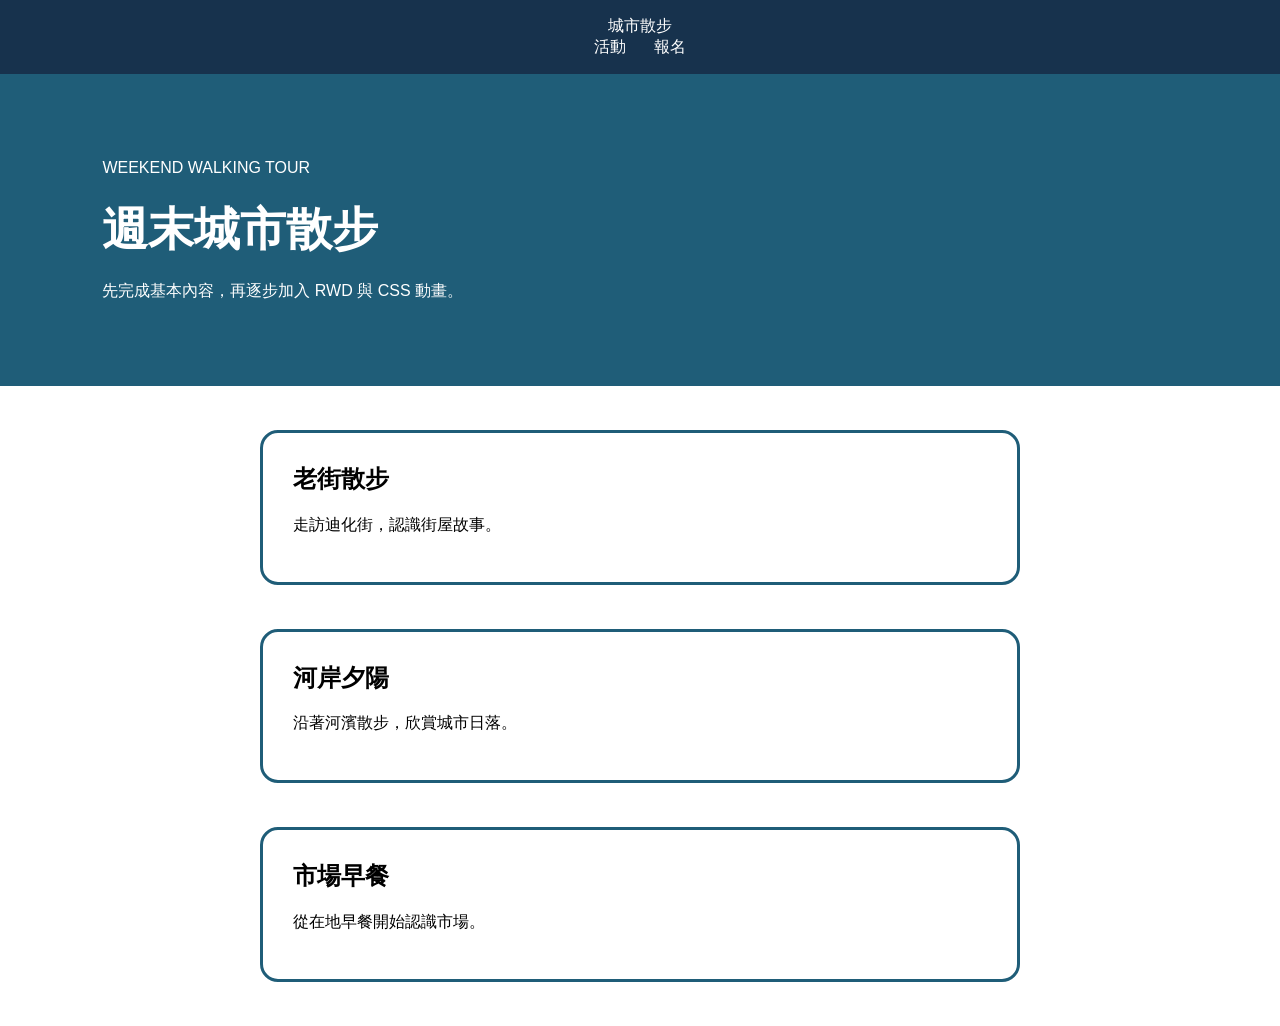
==== 1029.html @ 97f856c6 "Add 1029 HTML snapshot" ====
<!doctype html>

<html lang="zh-Hant">


<head>

  <meta charset="UTF-8">

  <!-- 任務 1 會在這裡加入 viewport -->

  <title>W07 基本網頁</title>

  <link rel="stylesheet" href="style.css">

</head>


<body>


  <!-- ======================================== -->
  <!-- header 開始                             -->
  <!-- ======================================== -->


  <header class="site-header">

    <a class="logo" href="#">城市散步</a>

    <nav class="site-nav">

      <a href="#events">活動</a>

      <a href="#signup">報名</a>

    </nav>

  </header>


  <!-- header 結束 -->



  <main>


    <!-- hero 開始 -->


    <section class="hero">

      <div class="hero-content">

        <p>WEEKEND WALKING TOUR</p>

        <h1>週末城市散步</h1>

        <p>先完成基本內容，再逐步加入 RWD 與 CSS 動畫。</p>

      </div>

    </section>


    <!-- hero 結束 -->



    <!-- event-list 開始 -->


    <section id="events" class="event-list">

      <article class="event-card">

        <h2>老街散步</h2>

        <p>走訪迪化街，認識街屋故事。</p>

      </article>


      <article class="event-card">

        <h2>河岸夕陽</h2>

        <p>沿著河濱散步，欣賞城市日落。</p>

      </article>


      <article class="event-card">

        <h2>市場早餐</h2>

        <p>從在地早餐開始認識市場。</p>

      </article>

    </section>


    <!-- event-list 結束 -->


  </main>


</body>


</html>
---- style.css ----
* { box-sizing: border-box; }

body {
  margin: 0;
  font-family: Arial, sans-serif;
}

.site-header {
  position: sticky;
  top: 0;
  z-index: 10;
  padding: 16px 8%;
  text-align: center;
  background: #17324d;
  color: white;
}

.site-header h1 { margin: 0 0 8px; }
.site-header a {
  margin: 0 12px;
  color: white;
  text-decoration: none;
}

/* 新增活動主視覺與活動資訊卡片樣式 */
.hero {
  min-height: 300px;
  padding: 64px 8%;
  background: #1f5d78;
  color: white;
}

.hero h1 {
  margin: 10px 0 16px;
  font-size: 46px;
}

.hero p {
  max-width: 620px;
  line-height: 1.8;
}
.event-card {
  width: 84%;
  max-width: 760px;
  margin: 44px auto;
  padding: 30px;
  border: 3px solid #1f5d78;
  border-radius: 18px;
  background: white;
}

.event-card.with-badge {
  position: relative;
  padding-top: 48px;
}

.badge {
  position: absolute;
  top: -16px;
  right: 24px;
  padding: 8px 14px;
  border-radius: 999px;
  background: #e76f51;
  color: white;
  font-weight: bold;
}

.event-card h2 {
  margin-top: 0;
}
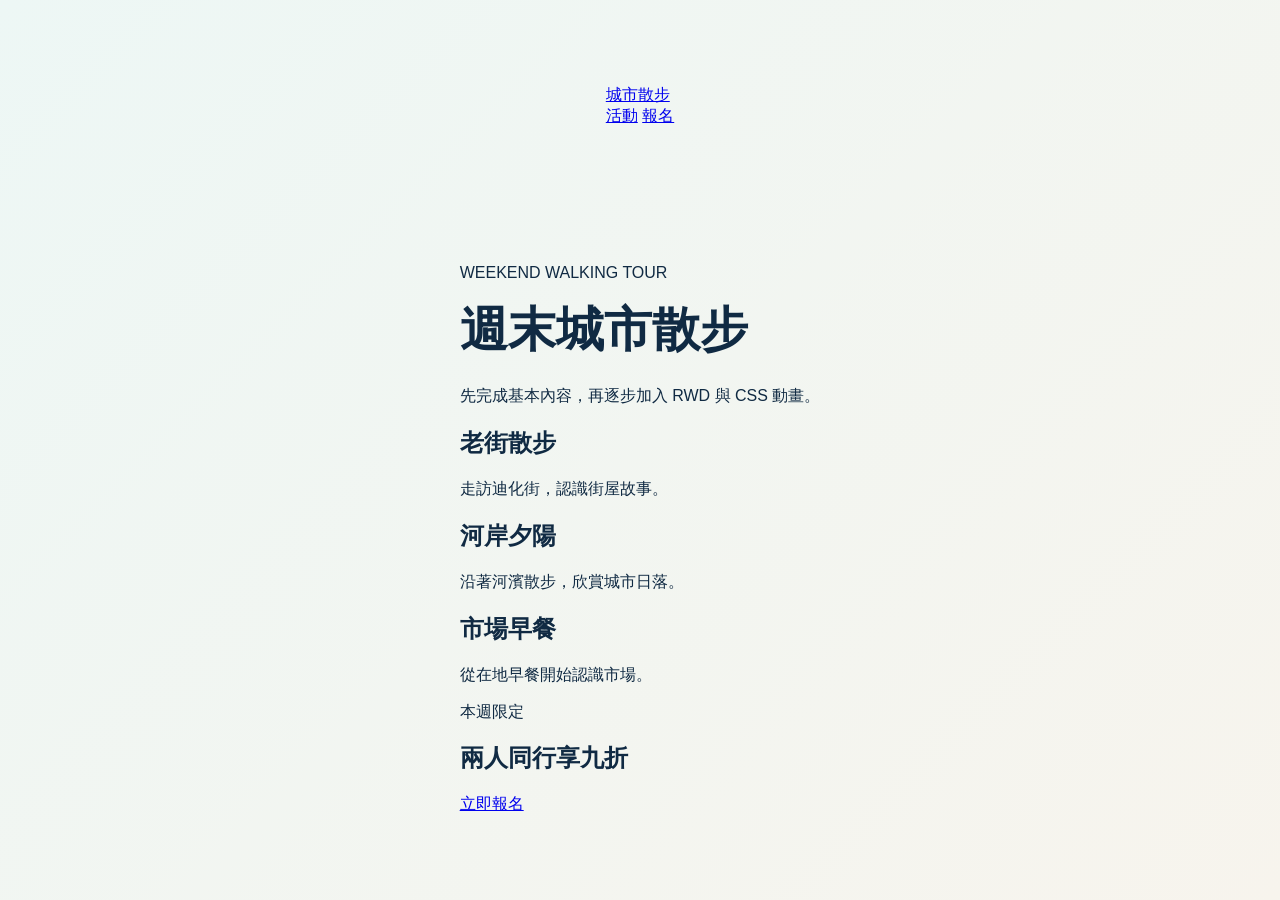
==== commit 130bb278: "11/12" ====
--- a/1029.html
+++ b/1029.html
@@ -100,6 +100,13 @@
       </article>
 
     </section>
+<aside class="promo-banner">
+  <div>
+    <p>本週限定</p>
+    <h2>兩人同行享九折</h2>
+  </div>
+  <a href="#signup">立即報名</a>
+</aside>
 
 
     <!-- event-list 結束 -->
--- a/style.css
+++ b/style.css
@@ -1,70 +1,78 @@
+:root {
+  --navy: #102a43;
+  --blue: #1f5d78;
+  --teal: #2a9d8f;
+  --coral: #e76f51;
+  --cream: #f7f4ed;
+  --mint: #d9efea;
+}
+
 * { box-sizing: border-box; }
 
 body {
   margin: 0;
-  font-family: Arial, sans-serif;
+  min-height: 100vh;
+  display: grid;
+  place-items: center;
+  padding: 24px;
+  font-family: "Microsoft JhengHei", sans-serif;
+  color: var(--navy);
+  background: linear-gradient(135deg, #edf7f5, var(--cream));
 }
 
-.site-header {
-  position: sticky;
-  top: 0;
-  z-index: 10;
-  padding: 16px 8%;
-  text-align: center;
-  background: #17324d;
-  color: white;
+button, input { font: inherit; }
+.app {
+  width: min(720px, 100%);
+  padding: 36px;
+  background: white;
+  border-radius: 24px;
+  box-shadow: 0 20px 55px rgba(16, 42, 67, 0.16);
 }
 
-.site-header h1 { margin: 0 0 8px; }
-.site-header a {
-  margin: 0 12px;
-  color: white;
-  text-decoration: none;
+.eyebrow {
+  margin: 0 0 8px;
+  color: var(--teal);
+  font-weight: 700;
 }
 
-/* 新增活動主視覺與活動資訊卡片樣式 */
-.hero {
-  min-height: 300px;
-  padding: 64px 8%;
-  background: #1f5d78;
-  color: white;
+h1 { margin: 0 0 24px; font-size: clamp(32px, 6vw, 48px); }
+.field { display: grid; gap: 8px; }
+.number-grid {
+  display: grid;
+  grid-template-columns: 1fr 1fr;
+  gap: 16px;
+}
+.button-row {
+  display: flex;
+  gap: 10px;
+  flex-wrap: wrap;
+  margin-top: 18px;
+}
+input {
+  width: 100%; padding: 13px 15px;
+  border: 2px solid #c5d2dc; border-radius: 10px;
+}
+input:focus {
+  outline: 3px solid rgba(42, 157, 143, 0.2);
+  border-color: var(--teal);
 }
 
-.hero h1 {
-  margin: 10px 0 16px;
-  font-size: 46px;
+button {
+  padding: 12px 18px; border: 0; border-radius: 10px;
+  color: white; background: var(--coral);
+  cursor: pointer; font-weight: 700;
 }
+button.secondary { background: var(--blue); }
+button:hover { transform: translateY(-2px); }
+button:disabled { opacity: 0.45; cursor: not-allowed; }
 
-.hero p {
-  max-width: 620px;
-  line-height: 1.8;
+.range {
+  margin: 14px 0; color: var(--blue);
+  font-size: clamp(38px, 8vw, 64px); font-weight: 800;
 }
-.event-card {
-  width: 84%;
-  max-width: 760px;
-  margin: 44px auto;
-  padding: 30px;
-  border: 3px solid #1f5d78;
-  border-radius: 18px;
-  background: white;
+.message {
+  margin-top: 20px; padding: 16px; border-radius: 12px;
+  background: var(--mint); color: #18786f; font-weight: 700;
 }
-
-.event-card.with-badge {
-  position: relative;
-  padding-top: 48px;
-}
-
-.badge {
-  position: absolute;
-  top: -16px;
-  right: 24px;
-  padding: 8px 14px;
-  border-radius: 999px;
-  background: #e76f51;
-  color: white;
-  font-weight: bold;
-}
-
-.event-card h2 {
-  margin-top: 0;
-}+.message.error { color: #a62c21; background: #fde4df; }
+.stats { margin-top: 14px; color: #66788a; }
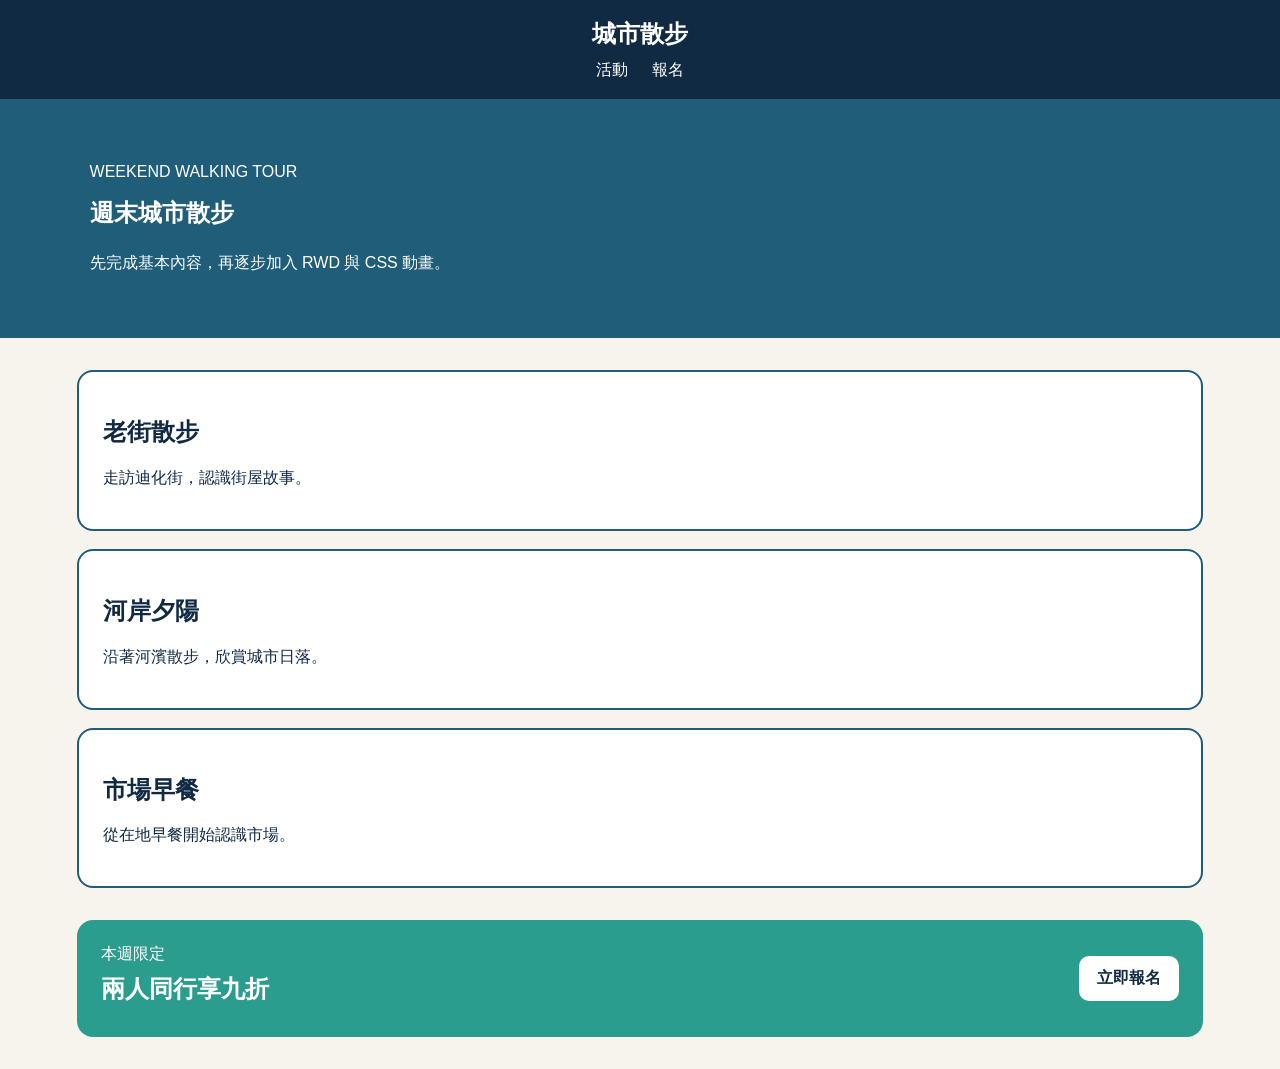
==== commit a72167d6: "Fix styles for both pages Co-authored-by: Copilot <223556219+Copilot@users.noreply.github.com>" ====
--- a/1029.html
+++ b/1029.html
@@ -16,7 +16,7 @@
 </head>
 
 
-<body>
+<body class="walking-page">
 
 
   <!-- ======================================== -->
--- a/style.css
+++ b/style.css
@@ -11,13 +11,101 @@
 
 body {
   margin: 0;
+  font-family: "Microsoft JhengHei", sans-serif;
+  color: var(--navy);
+  background: linear-gradient(135deg, #edf7f5, var(--cream));
+}
+
+.calculator-page {
   min-height: 100vh;
   display: grid;
   place-items: center;
   padding: 24px;
-  font-family: "Microsoft JhengHei", sans-serif;
+}
+
+.walking-page {
+  min-height: 100vh;
+  background: var(--cream);
+}
+
+.site-header {
+  padding: 18px 7%;
+  text-align: center;
+  background: var(--navy);
+}
+
+.logo,
+.site-nav a {
+  color: white;
+  text-decoration: none;
+}
+
+.logo {
+  display: block;
+  margin-bottom: 10px;
+  font-size: 24px;
+  font-weight: bold;
+}
+
+.site-nav a {
+  margin: 0 10px;
+}
+
+.hero {
+  padding: 48px 7%;
+  color: white;
+  background: var(--blue);
+}
+
+.hero h1 {
+  margin: 0 0 24px;
+}
+
+.event-list {
+  width: 88%;
+  margin: 32px auto;
+}
+
+.event-card {
+  margin-bottom: 18px;
+  padding: 24px;
+  border: 2px solid var(--blue);
+  border-radius: 16px;
+  background: white;
+  transition: transform 0.25s, box-shadow 0.25s;
+}
+
+.event-card:hover {
+  transform: translateY(-8px);
+  box-shadow: 0 14px 28px rgba(16, 42, 67, 0.18);
+}
+
+.promo-banner {
+  display: flex;
+  align-items: center;
+  justify-content: space-between;
+  gap: 20px;
+  margin: 32px auto;
+  padding: 24px;
+  width: 88%;
+  border-radius: 16px;
+  color: white;
+  background: var(--teal);
+}
+
+.promo-banner p,
+.promo-banner h2 {
+  margin: 0 0 8px;
+}
+
+.promo-banner a {
+  flex: 0 0 auto;
+  padding: 12px 18px;
+  border-radius: 10px;
   color: var(--navy);
-  background: linear-gradient(135deg, #edf7f5, var(--cream));
+  background: white;
+  font-weight: 700;
+  text-decoration: none;
 }
 
 button, input { font: inherit; }
@@ -35,7 +123,7 @@
   font-weight: 700;
 }
 
-h1 { margin: 0 0 24px; font-size: clamp(32px, 6vw, 48px); }
+.calculator-page h1 { margin: 0 0 24px; font-size: clamp(32px, 6vw, 48px); }
 .field { display: grid; gap: 8px; }
 .number-grid {
   display: grid;
